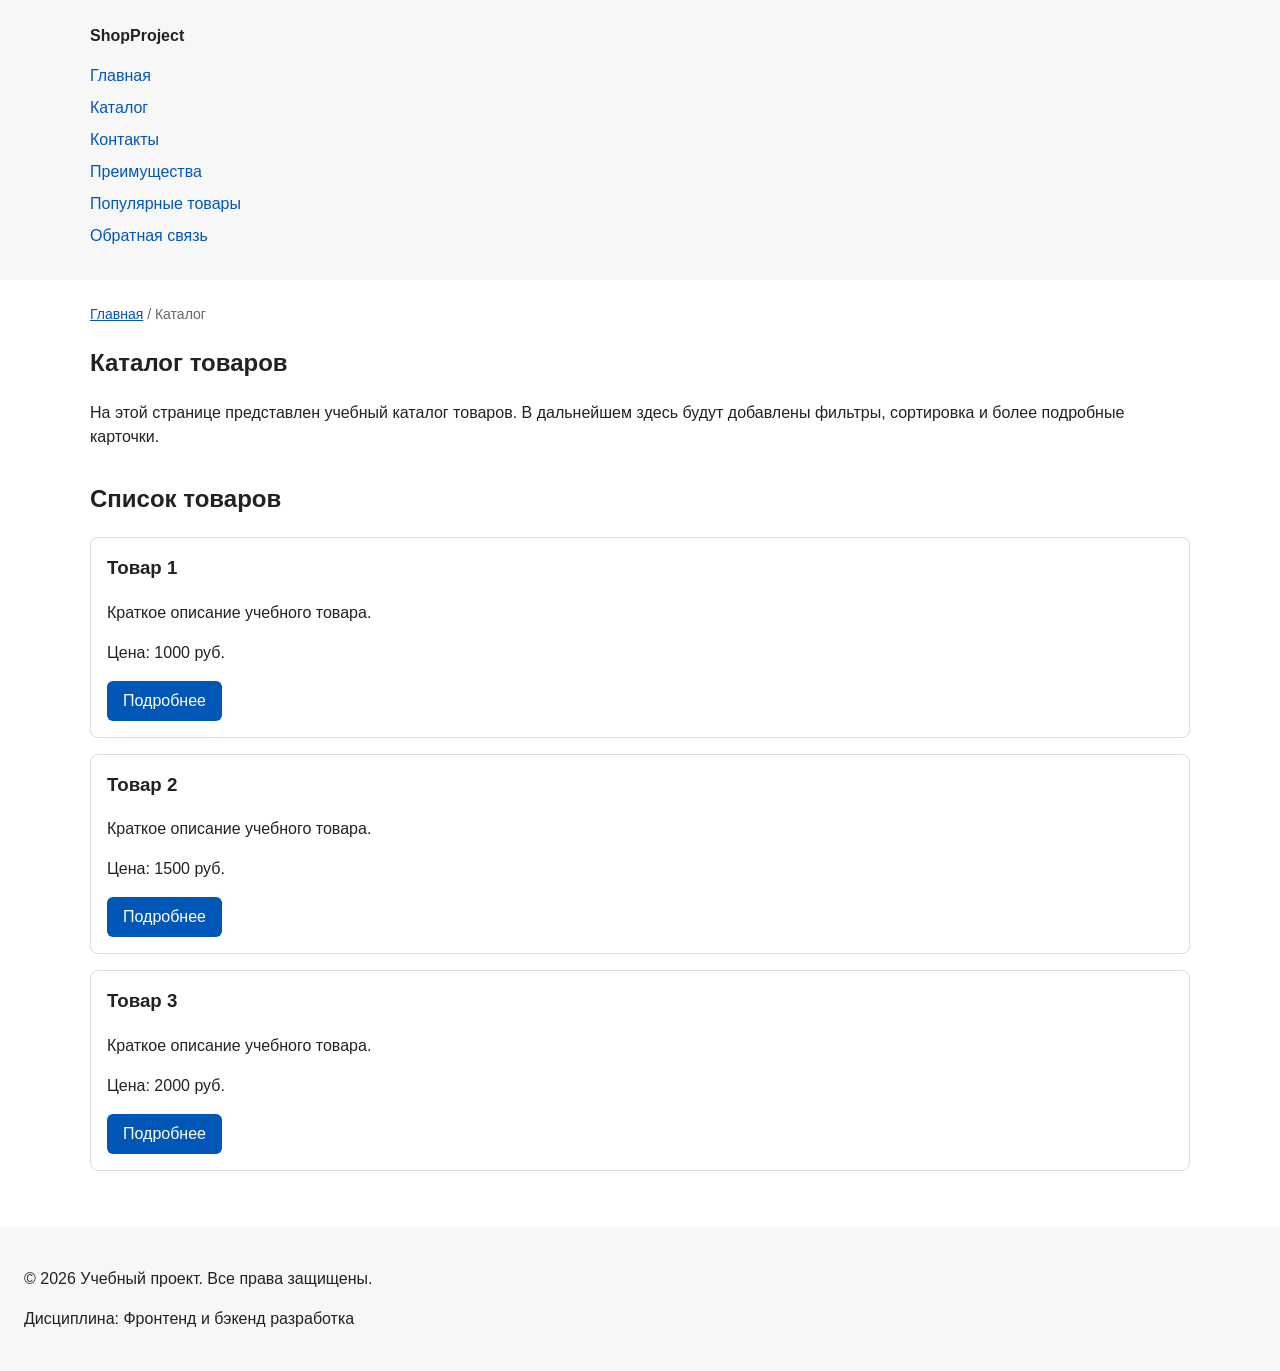
==== catalog.html @ 33224401 "feat: add multi-page structure navigation and anchors" ====
<!DOCTYPE html>
<html lang="ru">
<head>
  <meta charset="UTF-8">
  <meta name="viewport" content="width=device-width, initial-scale=1.0">
  <meta name="description" content="Каталог товаров учебного интернет-магазина.">
  <title>Каталог товаров — Учебный интернет-магазин</title>
  <link rel="stylesheet" href="css/style.css">
</head>
<body>
  <header>
    <div class="site-header">
      <a class="site-logo" href="index.html">ShopProject</a>

      <nav class="site-nav" aria-label="Основная навигация">
        <ul class="site-nav__list">
          <li><a href="index.html">Главная</a></li>
          <li><a href="catalog.html">Каталог</a></li>
          <li><a href="contacts.html">Контакты</a></li>
          <li><a href="index.html#advantages">Преимущества</a></li>
          <li><a href="index.html#popular">Популярные товары</a></li>
          <li><a href="index.html#contacts">Обратная связь</a></li>
        </ul>
      </nav>
    </div>
  </header>

  <main>
    <nav class="breadcrumbs" aria-label="Хлебные крошки">
      <a href="index.html">Главная</a>
      <span>Каталог</span>
    </nav>

    <section class="section">
      <h1>Каталог товаров</h1>
      <p>
        На этой странице представлен учебный каталог товаров.
        В дальнейшем здесь будут добавлены фильтры, сортировка и более
        подробные карточки.
      </p>
    </section>

    <section class="section">
      <h2>Список товаров</h2>

      <article class="product-card">
        <h3>Товар 1</h3>
        <p>Краткое описание учебного товара.</p>
        <p>Цена: 1000 руб.</p>
        <a class="button" href="index.html#popular">Подробнее</a>
      </article>

      <article class="product-card">
        <h3>Товар 2</h3>
        <p>Краткое описание учебного товара.</p>
        <p>Цена: 1500 руб.</p>
        <a class="button" href="index.html#popular">Подробнее</a>
      </article>

      <article class="product-card">
        <h3>Товар 3</h3>
        <p>Краткое описание учебного товара.</p>
        <p>Цена: 2000 руб.</p>
        <a class="button" href="index.html#popular">Подробнее</a>
      </article>
    </section>
  </main>

  <footer>
    <p>&copy; 2026 Учебный проект. Все права защищены.</p>
    <p>Дисциплина: Фронтенд и бэкенд разработка</p>
  </footer>
</body>
</html>
---- css/style.css ----
/* ===============================
   1. Переменные проекта
   =============================== */


:root {
  /* Основные цвета проекта */
  --color-bg: #ffffff;
  --color-text: #222222;
  --color-muted: #666666;
  --color-primary: #0057b8;
  --color-primary-dark: #003f86;
  --color-border: #dddddd;
  --color-surface: #f7f7f7;
  --color-surface-accent: #eef5ff;
  --color-danger: #b00020;
  --color-success: #168a2f;
  --color-success-bg: #eefaf0;
  --color-white: #ffffff;

  /* Отступы */
  --space-xs: 4px;
  --space-sm: 8px;
  --space-md: 16px;
  --space-lg: 24px;
  --space-xl: 32px;

  /* Скругления */
  --radius-sm: 6px;
  --radius-md: 8px;
  --radius-lg: 12px;

  /* Размеры */
  --container-width: 1100px;
}


/* ===============================
   2. Базовые стили
   =============================== */

* {
  box-sizing: border-box;
}

body {
  margin: 0;
  font-family: Arial, sans-serif;
  line-height: 1.5;
  color: var(--color-text);
  background-color: var(--color-bg);
}



/*
  Задаём внутренние отступы для основных областей страницы.
  Это делает содержимое визуально отделённым от краёв окна браузера.
*/
header,
main,
footer {
  padding: var(--space-lg);
}


/*
  Оформляем шапку страницы.
  Пока используется простой светло-серый фон.
*/
header {
  background-color: var(--color-surface);
}

footer {
  background-color: var(--color-surface);
}


/* ===============================
   3. Общие элементы интерфейса
   =============================== */
a {
  color: var(--color-primary);
}

a:hover {
  color: var(--color-primary-dark);
}

a:focus-visible {
  outline: 2px solid var(--color-primary);
  outline-offset: 3px;
}

/*
  Ограничиваем ширину содержимого шапки,
  чтобы оно не растягивалось слишком сильно на широких экранах.
*/
.site-header {
  max-width: 1100px;
  margin: 0 auto;
}

/*
  Оформляем текстовый логотип.
*/
.site-logo {
  font-weight: bold;
  text-decoration: none;
  color: #222222;
}

/*
  Убираем стандартные отступы и маркеры списка навигации.
*/
.site-nav__list {
  padding: 0;
  margin: 16px 0 0;
  list-style: none;
}

/*
  Добавляем расстояние между пунктами меню.
*/
.site-nav__list li {
  margin-bottom: 8px;
}

/*
  Оформляем ссылки меню.
*/
.site-nav__list a {
  color: #0057b8;
  text-decoration: none;
}

/*
  При наведении мыши подчёркиваем ссылку.
  Подробно состояния интерфейса будут рассмотрены в практической работе 1.7.
*/
.site-nav__list a:hover {
  text-decoration: underline;
}

.button {
  display: inline-block;
  padding: var(--space-sm) var(--space-md);
  color: var(--color-white);
  background-color: var(--color-primary);
  text-decoration: none;
  border: none;
  border-radius: var(--radius-sm);
  cursor: pointer;
}

.button:hover {
  background-color: var(--color-primary-dark);
}

.button:focus-visible {
  outline: 2px solid var(--color-primary);
  outline-offset: 3px;
}

.button:disabled {
  opacity: 0.6;
  cursor: not-allowed;
}


/* ===============================
   4. Компоненты страницы
   =============================== */

/*
  Hero-блок — первый крупный блок страницы.
  Он визуально отделяется от остальных разделов фоном и отступами.
*/
.hero {
  max-width: var(--container-width);
  margin: 0 auto var(--space-xl);
  padding: var(--space-xl) var(--space-lg);
  background-color: var(--color-surface-accent);
  border-radius: var(--radius-lg);
}

.section {
  max-width: var(--container-width);
  margin: 0 auto var(--space-xl);
}

.section h2 {
  margin-top: 0;
}

.product-card {
  margin-bottom: var(--space-md);
  padding: var(--space-md);
  border: 1px solid var(--color-border);
  border-radius: var(--radius-md);
  background-color: var(--color-bg);
}

.product-card:hover {
  border-color: var(--color-primary);
}

.product-card h3 {
  margin-top: 0;
}

.aside-info {
  max-width: var(--container-width);
  margin: 0 auto var(--space-xl);
  padding: var(--space-md);
  border-left: 4px solid var(--color-primary);
  background-color: var(--color-surface);
}


/* ===============================
   5. Форма и модальное окно
   =============================== */

.order-dialog {
  width: min(100% - 32px, 560px);
  padding: var(--space-lg);
  border: none;
  border-radius: var(--radius-lg);
}

.order-dialog::backdrop {
  background-color: rgba(0, 0, 0, 0.5);
}

.form-field {
  margin-bottom: var(--space-md);
}

.form-field label {
  display: block;
  margin-bottom: var(--space-xs);
}

.form-field input,
.form-field select,
.form-field textarea {
  width: 100%;
  padding: 10px 12px;
  border: 1px solid var(--color-border);
  border-radius: var(--radius-sm);
  font: inherit;
}

.form-field input[type="checkbox"] {
  width: auto;
}

.form-field small {
  display: block;
  margin-top: var(--space-xs);
  color: var(--color-muted);
}


/*
  Видимый фокус для клавиатурной навигации.
*/
.form-field input:hover,
.form-field select:hover,
.form-field textarea:hover {
  border-color: var(--color-primary);
}

.form-field input:focus-visible,
.form-field select:focus-visible,
.form-field textarea:focus-visible,
.form-actions button:focus-visible {
  outline: 2px solid var(--color-primary);
  outline-offset: 3px;
}

[aria-invalid="true"] {
  border-color: var(--color-danger);
}


/*
  Кнопки формы.
*/
.form-actions {
  display: flex;
  gap: 12px;
  margin-top: 20px;
}

/*
  Сообщение об успешной отправке.
*/
.success-message {
  max-width: var(--container-width);
  margin: var(--space-lg) auto;
  padding: var(--space-md);
  border-left: 4px solid var(--color-success);
  background-color: var(--color-success-bg);
}
.breadcrumbs {
  max-width: var(--container-width);
  margin: 0 auto var(--space-md);
  font-size: 14px;
  color: var(--color-muted);
}

.breadcrumbs a {
  color: var(--color-primary);
}

.breadcrumbs span::before {
  content: " / ";
  color: var(--color-muted);
}
html {
  scroll-behavior: smooth;
}
:target {
  outline: 2px dashed var(--color-primary);
  outline-offset: 4px;
}
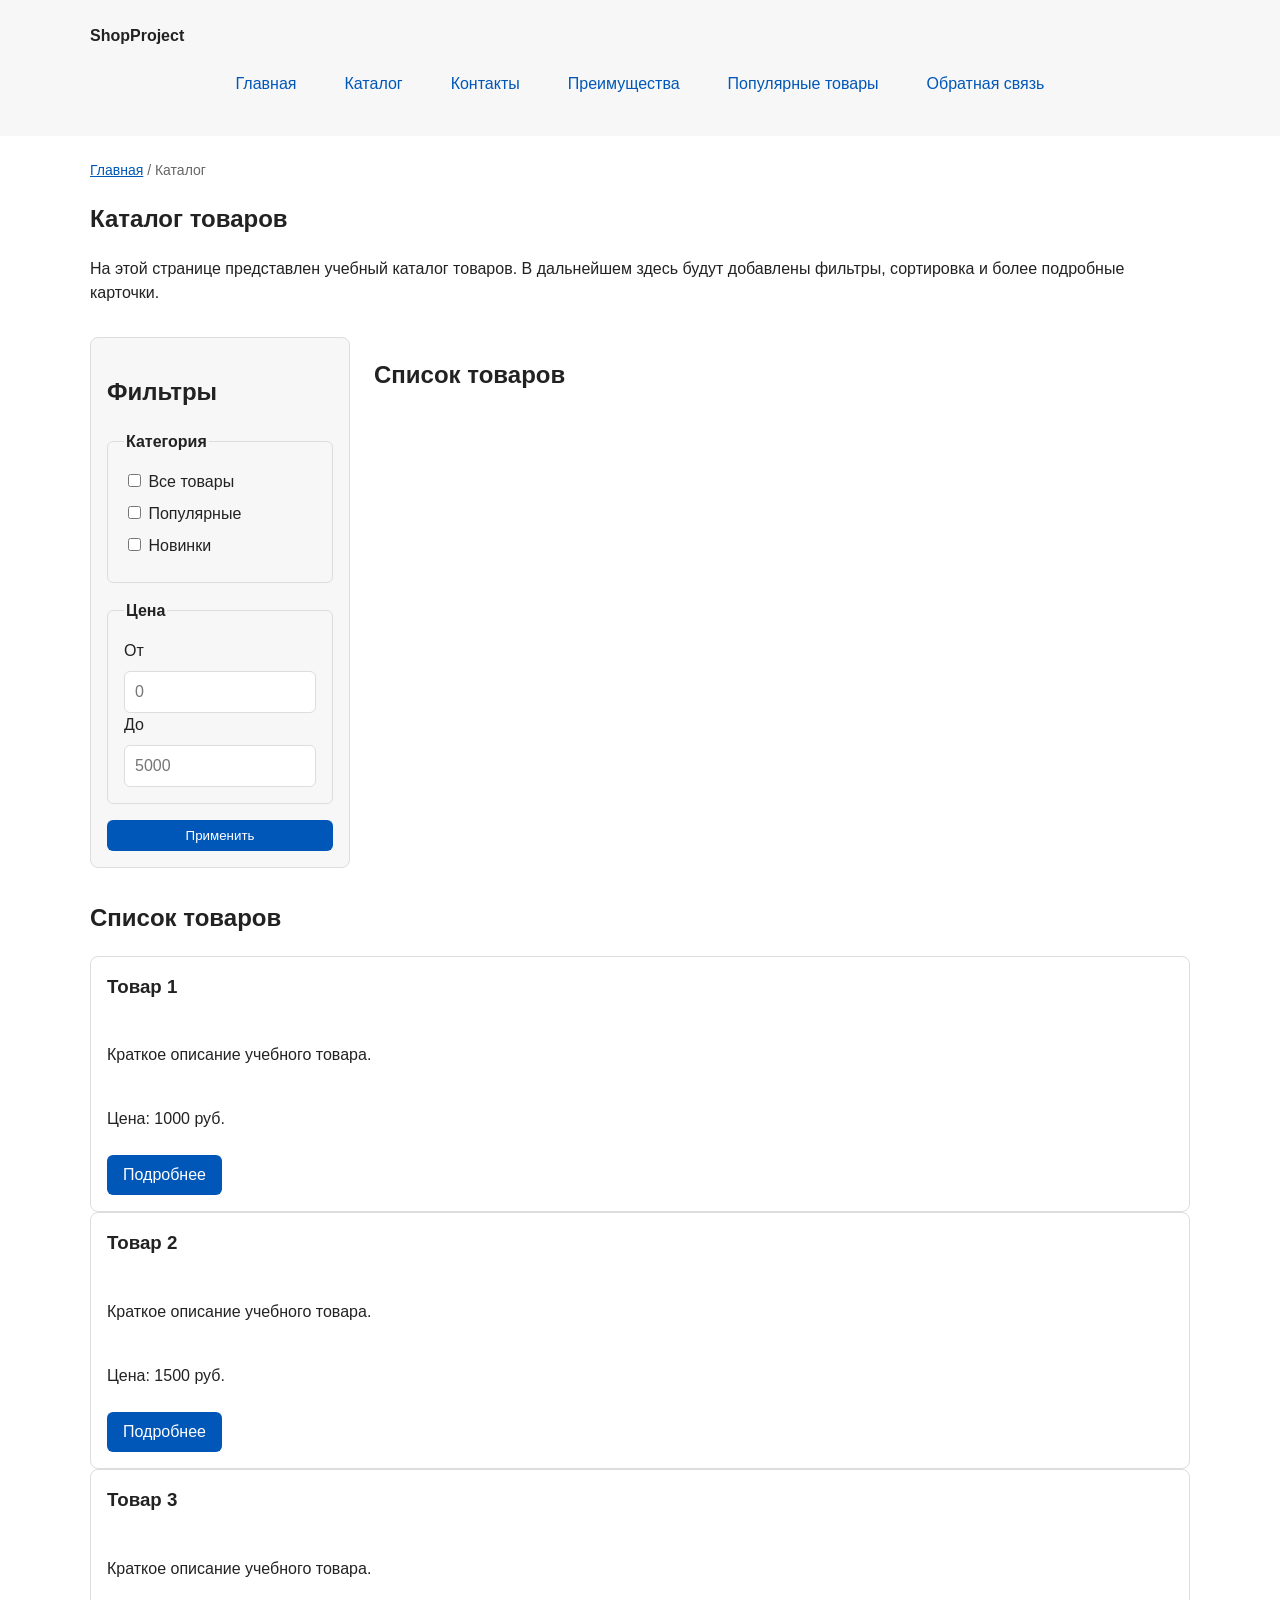
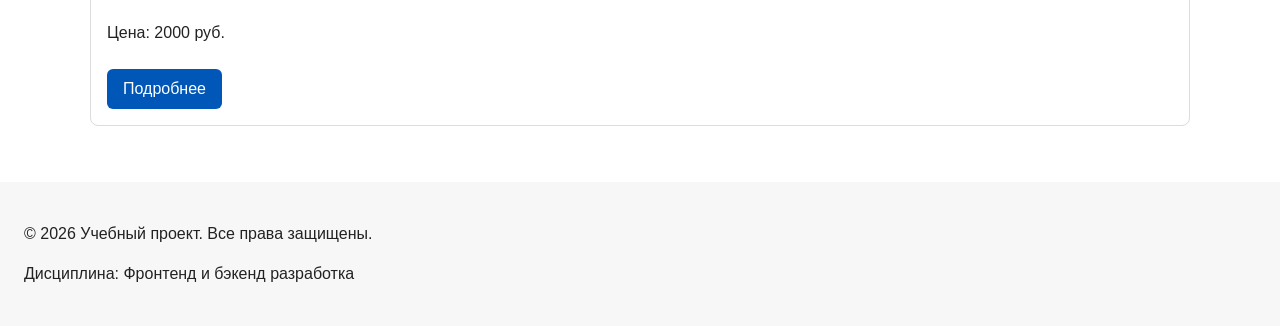
==== commit bfdbac09: "feat: add flex navigation and grid catalog layout" ====
--- a/catalog.html
+++ b/catalog.html
@@ -39,6 +39,52 @@
         подробные карточки.
       </p>
     </section>
+    <section class="catalog-layout">
+      <aside class="catalog-filters">
+        <h2>Фильтры</h2>
+
+        <form class="filters-form" action="#" method="get">
+          <fieldset>
+            <legend>Категория</legend>
+
+            <label>
+              <input type="checkbox" name="category" value="all">
+              Все товары
+            </label>
+
+            <label>
+              <input type="checkbox" name="category" value="popular">
+              Популярные
+            </label>
+
+            <label>
+              <input type="checkbox" name="category" value="new">
+              Новинки
+            </label>
+          </fieldset>
+
+          <fieldset>
+            <legend>Цена</legend>
+
+            <label for="price-from">От</label>
+            <input id="price-from" name="price-from" type="number" min="0" placeholder="0">
+
+            <label for="price-to">До</label>
+            <input id="price-to" name="price-to" type="number" min="0" placeholder="5000">
+          </fieldset>
+
+          <button class="button" type="submit">Применить</button>
+        </form>
+      </aside>
+
+      <section class="catalog-products">
+        <h2>Список товаров</h2>
+
+        <div class="products-grid">
+          <!-- Карточки товаров -->
+        </div>
+      </section>
+    </section>
 
     <section class="section">
       <h2>Список товаров</h2>
--- a/css/style.css
+++ b/css/style.css
@@ -115,10 +115,16 @@
   Убираем стандартные отступы и маркеры списка навигации.
 */
 .site-nav__list {
+  display: flex;
+  flex-wrap: wrap;
+  justify-content: center;
+  align-items: center;
+  gap: var(--space-md);
   padding: 0;
-  margin: 16px 0 0;
+  margin: var(--space-md) 0 0;
   list-style: none;
 }
+
 
 /*
   Добавляем расстояние между пунктами меню.
@@ -127,21 +133,19 @@
   margin-bottom: 8px;
 }
 
-/*
-  Оформляем ссылки меню.
-*/
 .site-nav__list a {
-  color: #0057b8;
+  display: inline-block;
+  padding: var(--space-sm) var(--space-md);
+  color: var(--color-primary);
   text-decoration: none;
-}
-
-/*
-  При наведении мыши подчёркиваем ссылку.
-  Подробно состояния интерфейса будут рассмотрены в практической работе 1.7.
-*/
+  border-radius: var(--radius-sm);
+}
+
 .site-nav__list a:hover {
-  text-decoration: underline;
-}
+  color: var(--color-white);
+  background-color: var(--color-primary);
+}
+
 
 .button {
   display: inline-block;
@@ -195,12 +199,21 @@
 }
 
 .product-card {
-  margin-bottom: var(--space-md);
+  display: flex;
+  flex-direction: column;
+  gap: var(--space-sm);
+  margin-bottom: 0;
   padding: var(--space-md);
   border: 1px solid var(--color-border);
   border-radius: var(--radius-md);
   background-color: var(--color-bg);
 }
+
+.product-card .button {
+  margin-top: auto;
+  align-self: flex-start;
+}
+
 
 .product-card:hover {
   border-color: var(--color-primary);
@@ -327,3 +340,57 @@
   outline: 2px dashed var(--color-primary);
   outline-offset: 4px;
 }
+.products-grid {
+  display: grid;
+  grid-template-columns: repeat(3, 1fr);
+  gap: var(--space-lg);
+}
+
+.catalog-layout {
+  max-width: var(--container-width);
+  margin: 0 auto var(--space-xl);
+  display: grid;
+  grid-template-columns: 260px 1fr;
+  grid-template-areas: "filters products";
+  gap: var(--space-lg);
+}
+
+.catalog-filters {
+  grid-area: filters;
+  padding: var(--space-md);
+  border: 1px solid var(--color-border);
+  border-radius: var(--radius-md);
+  background-color: var(--color-surface);
+}
+
+.catalog-products {
+  grid-area: products;
+}
+.filters-form {
+  display: grid;
+  gap: var(--space-md);
+}
+
+.filters-form fieldset {
+  margin: 0;
+  padding: var(--space-md);
+  border: 1px solid var(--color-border);
+  border-radius: var(--radius-sm);
+}
+
+.filters-form legend {
+  font-weight: 700;
+}
+
+.filters-form label {
+  display: block;
+  margin-bottom: var(--space-sm);
+}
+
+.filters-form input[type="number"] {
+  width: 100%;
+  padding: 8px 10px;
+  border: 1px solid var(--color-border);
+  border-radius: var(--radius-sm);
+  font: inherit;
+}
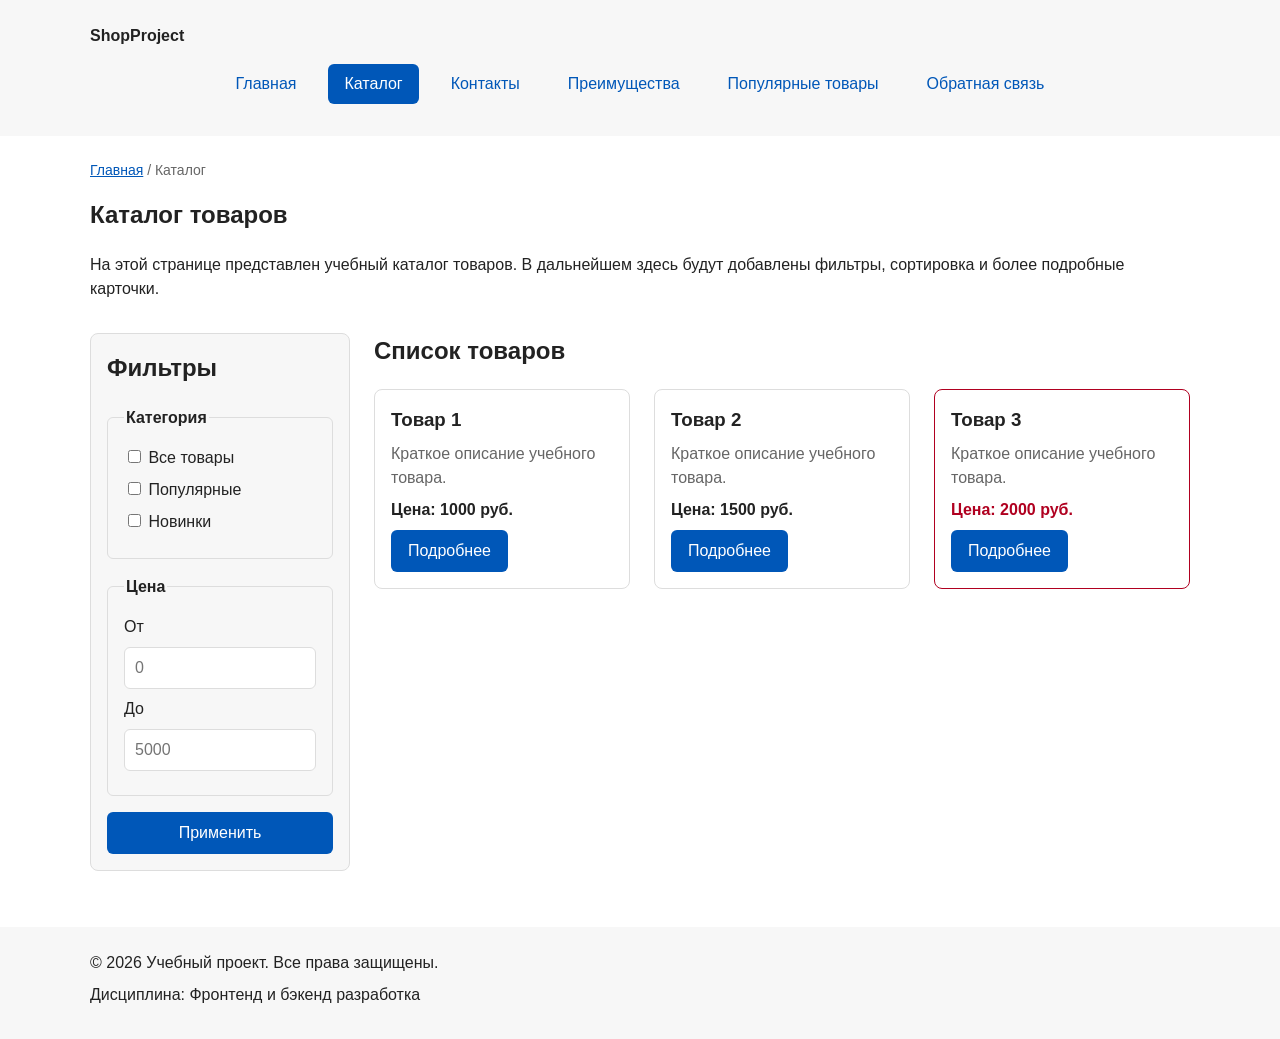
==== commit 00b8eeed: "refactor: apply BEM naming to CSS classes" ====
--- a/catalog.html
+++ b/catalog.html
@@ -8,113 +8,120 @@
   <link rel="stylesheet" href="css/style.css">
 </head>
 <body>
-  <header>
-    <div class="site-header">
-      <a class="site-logo" href="index.html">ShopProject</a>
+  <header class="site-header">
+    <div class="site-header__inner">
+      <a class="site-header__logo" href="index.html">ShopProject</a>
 
       <nav class="site-nav" aria-label="Основная навигация">
         <ul class="site-nav__list">
-          <li><a href="index.html">Главная</a></li>
-          <li><a href="catalog.html">Каталог</a></li>
-          <li><a href="contacts.html">Контакты</a></li>
-          <li><a href="index.html#advantages">Преимущества</a></li>
-          <li><a href="index.html#popular">Популярные товары</a></li>
-          <li><a href="index.html#contacts">Обратная связь</a></li>
+          <li class="site-nav__item">
+            <a class="site-nav__link" href="index.html">Главная</a>
+          </li>
+          <li class="site-nav__item">
+            <a class="site-nav__link site-nav__link--active" href="catalog.html" aria-current="page">Каталог</a>
+          </li>
+          <li class="site-nav__item">
+            <a class="site-nav__link" href="contacts.html">Контакты</a>
+          </li>
+          <li class="site-nav__item">
+            <a class="site-nav__link" href="index.html#advantages">Преимущества</a>
+          </li>
+          <li class="site-nav__item">
+            <a class="site-nav__link" href="index.html#popular">Популярные товары</a>
+          </li>
+          <li class="site-nav__item">
+            <a class="site-nav__link" href="index.html#contacts">Обратная связь</a>
+          </li>
         </ul>
       </nav>
     </div>
   </header>
 
-  <main>
+  <main class="page">
     <nav class="breadcrumbs" aria-label="Хлебные крошки">
-      <a href="index.html">Главная</a>
-      <span>Каталог</span>
+      <a class="breadcrumbs__link" href="index.html">Главная</a>
+      <span class="breadcrumbs__current">Каталог</span>
     </nav>
 
     <section class="section">
-      <h1>Каталог товаров</h1>
+      <h1 class="section__title">Каталог товаров</h1>
       <p>
         На этой странице представлен учебный каталог товаров.
         В дальнейшем здесь будут добавлены фильтры, сортировка и более
         подробные карточки.
       </p>
     </section>
-    <section class="catalog-layout">
-      <aside class="catalog-filters">
-        <h2>Фильтры</h2>
 
-        <form class="filters-form" action="#" method="get">
-          <fieldset>
-            <legend>Категория</legend>
+    <div class="catalog-layout">
+      <aside class="catalog-filters catalog-layout__filters">
+        <h2 class="catalog-filters__title">Фильтры</h2>
 
-            <label>
+        <form class="catalog-filters__form" action="#" method="get">
+          <fieldset class="catalog-filters__group">
+            <legend class="catalog-filters__legend">Категория</legend>
+
+            <label class="catalog-filters__label">
               <input type="checkbox" name="category" value="all">
               Все товары
             </label>
 
-            <label>
+            <label class="catalog-filters__label">
               <input type="checkbox" name="category" value="popular">
               Популярные
             </label>
 
-            <label>
+            <label class="catalog-filters__label">
               <input type="checkbox" name="category" value="new">
               Новинки
             </label>
           </fieldset>
 
-          <fieldset>
-            <legend>Цена</legend>
+          <fieldset class="catalog-filters__group">
+            <legend class="catalog-filters__legend">Цена</legend>
 
-            <label for="price-from">От</label>
-            <input id="price-from" name="price-from" type="number" min="0" placeholder="0">
+            <label class="catalog-filters__label" for="price-from">От</label>
+            <input class="catalog-filters__input" id="price-from" name="price-from" type="number" min="0" placeholder="0">
 
-            <label for="price-to">До</label>
-            <input id="price-to" name="price-to" type="number" min="0" placeholder="5000">
+            <label class="catalog-filters__label" for="price-to">До</label>
+            <input class="catalog-filters__input" id="price-to" name="price-to" type="number" min="0" placeholder="5000">
           </fieldset>
 
-          <button class="button" type="submit">Применить</button>
+          <button class="button button--primary" type="submit">Применить</button>
         </form>
       </aside>
 
-      <section class="catalog-products">
-        <h2>Список товаров</h2>
+      <section class="catalog-layout__products">
+        <h2 class="catalog-layout__title">Список товаров</h2>
 
         <div class="products-grid">
-          <!-- Карточки товаров -->
+          <article class="product-card">
+            <h3 class="product-card__title">Товар 1</h3>
+            <p class="product-card__description">Краткое описание учебного товара.</p>
+            <p class="product-card__price">Цена: 1000 руб.</p>
+            <a class="button button--primary product-card__button" href="index.html#popular">Подробнее</a>
+          </article>
+
+          <article class="product-card">
+            <h3 class="product-card__title">Товар 2</h3>
+            <p class="product-card__description">Краткое описание учебного товара.</p>
+            <p class="product-card__price">Цена: 1500 руб.</p>
+            <a class="button button--primary product-card__button" href="index.html#popular">Подробнее</a>
+          </article>
+
+          <article class="product-card product-card--discount">
+            <h3 class="product-card__title">Товар 3</h3>
+            <p class="product-card__description">Краткое описание учебного товара.</p>
+            <p class="product-card__price">Цена: 2000 руб.</p>
+            <a class="button button--primary product-card__button" href="index.html#popular">Подробнее</a>
+          </article>
         </div>
       </section>
-    </section>
-
-    <section class="section">
-      <h2>Список товаров</h2>
-
-      <article class="product-card">
-        <h3>Товар 1</h3>
-        <p>Краткое описание учебного товара.</p>
-        <p>Цена: 1000 руб.</p>
-        <a class="button" href="index.html#popular">Подробнее</a>
-      </article>
-
-      <article class="product-card">
-        <h3>Товар 2</h3>
-        <p>Краткое описание учебного товара.</p>
-        <p>Цена: 1500 руб.</p>
-        <a class="button" href="index.html#popular">Подробнее</a>
-      </article>
-
-      <article class="product-card">
-        <h3>Товар 3</h3>
-        <p>Краткое описание учебного товара.</p>
-        <p>Цена: 2000 руб.</p>
-        <a class="button" href="index.html#popular">Подробнее</a>
-      </article>
-    </section>
+    </div>
   </main>
 
-  <footer>
-    <p>&copy; 2026 Учебный проект. Все права защищены.</p>
-    <p>Дисциплина: Фронтенд и бэкенд разработка</p>
+  <footer class="site-footer">
+    <p class="site-footer__text">&copy; 2026 Учебный проект. Все права защищены.</p>
+    <p class="site-footer__text">Дисциплина: Фронтенд и бэкенд разработка</p>
   </footer>
 </body>
 </html>
--- a/css/style.css
+++ b/css/style.css
@@ -1,7 +1,6 @@
 /* ===============================
    1. Переменные проекта
    =============================== */
-
 
 :root {
   /* Основные цвета проекта */
@@ -43,6 +42,10 @@
   box-sizing: border-box;
 }
 
+html {
+  scroll-behavior: smooth;
+}
+
 body {
   margin: 0;
   font-family: Arial, sans-serif;
@@ -51,35 +54,6 @@
   background-color: var(--color-bg);
 }
 
-
-
-/*
-  Задаём внутренние отступы для основных областей страницы.
-  Это делает содержимое визуально отделённым от краёв окна браузера.
-*/
-header,
-main,
-footer {
-  padding: var(--space-lg);
-}
-
-
-/*
-  Оформляем шапку страницы.
-  Пока используется простой светло-серый фон.
-*/
-header {
-  background-color: var(--color-surface);
-}
-
-footer {
-  background-color: var(--color-surface);
-}
-
-
-/* ===============================
-   3. Общие элементы интерфейса
-   =============================== */
 a {
   color: var(--color-primary);
 }
@@ -93,27 +67,55 @@
   outline-offset: 3px;
 }
 
-/*
-  Ограничиваем ширину содержимого шапки,
-  чтобы оно не растягивалось слишком сильно на широких экранах.
-*/
+/* Подсветка раздела, на который перешли по якорной ссылке */
+:target {
+  outline: 2px dashed var(--color-primary);
+  outline-offset: 4px;
+}
+
+
+/* ===============================
+   3. Каркас страницы: шапка, main, подвал
+   =============================== */
+
+/* Блок site-header — шапка сайта */
 .site-header {
-  max-width: 1100px;
+  padding: var(--space-lg);
+  background-color: var(--color-surface);
+}
+
+.site-header__inner {
+  max-width: var(--container-width);
   margin: 0 auto;
 }
 
-/*
-  Оформляем текстовый логотип.
-*/
-.site-logo {
-  font-weight: bold;
+.site-header__logo {
+  font-weight: 700;
+  color: var(--color-text);
   text-decoration: none;
-  color: #222222;
-}
-
-/*
-  Убираем стандартные отступы и маркеры списка навигации.
-*/
+}
+
+/* Блок page — основное содержимое страницы (тег main) */
+.page {
+  padding: var(--space-lg);
+}
+
+/* Блок site-footer — подвал сайта */
+.site-footer {
+  padding: var(--space-lg);
+  background-color: var(--color-surface);
+}
+
+.site-footer__text {
+  max-width: var(--container-width);
+  margin: 0 auto var(--space-sm);
+}
+
+
+/* ===============================
+   4. Навигация: site-nav и breadcrumbs
+   =============================== */
+
 .site-nav__list {
   display: flex;
   flex-wrap: wrap;
@@ -125,15 +127,11 @@
   list-style: none;
 }
 
-
-/*
-  Добавляем расстояние между пунктами меню.
-*/
-.site-nav__list li {
-  margin-bottom: 8px;
-}
-
-.site-nav__list a {
+.site-nav__item {
+  margin-bottom: var(--space-sm);
+}
+
+.site-nav__link {
   display: inline-block;
   padding: var(--space-sm) var(--space-md);
   color: var(--color-primary);
@@ -141,25 +139,75 @@
   border-radius: var(--radius-sm);
 }
 
-.site-nav__list a:hover {
+.site-nav__link:hover {
   color: var(--color-white);
   background-color: var(--color-primary);
 }
 
+.site-nav__link:focus-visible {
+  outline: 2px solid var(--color-primary);
+  outline-offset: 3px;
+}
+
+/* Модификатор: ссылка на текущую страницу */
+.site-nav__link--active {
+  color: var(--color-white);
+  background-color: var(--color-primary);
+}
+
+/* Блок breadcrumbs — хлебные крошки */
+.breadcrumbs {
+  max-width: var(--container-width);
+  margin: 0 auto var(--space-md);
+  font-size: 14px;
+  color: var(--color-muted);
+}
+
+.breadcrumbs__link {
+  color: var(--color-primary);
+}
+
+.breadcrumbs__current::before {
+  content: " / ";
+  color: var(--color-muted);
+}
+
+
+/* ===============================
+   5. Кнопка: блок button
+   =============================== */
 
 .button {
   display: inline-block;
   padding: var(--space-sm) var(--space-md);
+  border: 1px solid transparent;
+  border-radius: var(--radius-sm);
+  font: inherit;
+  text-decoration: none;
+  cursor: pointer;
+}
+
+/* Основная кнопка */
+.button--primary {
   color: var(--color-white);
   background-color: var(--color-primary);
-  text-decoration: none;
-  border: none;
-  border-radius: var(--radius-sm);
-  cursor: pointer;
-}
-
-.button:hover {
+}
+
+.button--primary:hover {
+  color: var(--color-white);
   background-color: var(--color-primary-dark);
+}
+
+/* Второстепенная кнопка */
+.button--secondary {
+  color: var(--color-primary);
+  background-color: transparent;
+  border-color: var(--color-primary);
+}
+
+.button--secondary:hover {
+  color: var(--color-white);
+  background-color: var(--color-primary);
 }
 
 .button:focus-visible {
@@ -167,20 +215,18 @@
   outline-offset: 3px;
 }
 
-.button:disabled {
+.button:disabled,
+.button--disabled {
   opacity: 0.6;
   cursor: not-allowed;
 }
 
 
 /* ===============================
-   4. Компоненты страницы
-   =============================== */
-
-/*
-  Hero-блок — первый крупный блок страницы.
-  Он визуально отделяется от остальных разделов фоном и отступами.
-*/
+   6. Разделы страницы
+   =============================== */
+
+/* Блок hero — первый экран главной страницы */
 .hero {
   max-width: var(--container-width);
   margin: 0 auto var(--space-xl);
@@ -189,51 +235,188 @@
   border-radius: var(--radius-lg);
 }
 
+.hero__title {
+  margin-top: 0;
+}
+
+/* Блок section — универсальный раздел страницы */
 .section {
   max-width: var(--container-width);
   margin: 0 auto var(--space-xl);
 }
 
-.section h2 {
+.section__title {
   margin-top: 0;
 }
 
+/* Блок advantages-list — список преимуществ */
+.advantages-list {
+  padding-left: var(--space-lg);
+}
+
+.advantages-list__item {
+  margin-bottom: var(--space-xs);
+}
+
+/* Блок info-box — информационная врезка (тег aside) */
+.info-box {
+  max-width: var(--container-width);
+  margin: 0 auto var(--space-xl);
+  padding: var(--space-md);
+  border-left: 4px solid var(--color-primary);
+  background-color: var(--color-surface);
+}
+
+.info-box__title {
+  margin-top: 0;
+}
+
+.info-box__text {
+  margin-bottom: 0;
+}
+
+/* Блок contacts-list — список контактов */
+.contacts-list {
+  padding-left: var(--space-lg);
+}
+
+
+/* ===============================
+   7. Товары: products-grid и product-card
+   =============================== */
+
+/* Сетка отвечает только за расположение карточек */
+.products-grid {
+  display: grid;
+  grid-template-columns: repeat(3, 1fr);
+  gap: var(--space-lg);
+}
+
+/* Карточка товара — самостоятельный блок */
 .product-card {
   display: flex;
   flex-direction: column;
   gap: var(--space-sm);
-  margin-bottom: 0;
   padding: var(--space-md);
   border: 1px solid var(--color-border);
   border-radius: var(--radius-md);
   background-color: var(--color-bg);
 }
 
-.product-card .button {
+.product-card:hover {
+  border-color: var(--color-primary);
+}
+
+/* Модификаторы карточки */
+.product-card--featured {
+  border-color: var(--color-primary);
+}
+
+.product-card--discount {
+  border-color: var(--color-danger);
+}
+
+/* Элементы карточки */
+.product-card__title {
+  margin: 0;
+  color: var(--color-text);
+}
+
+.product-card__description {
+  margin: 0;
+  color: var(--color-muted);
+}
+
+.product-card__price {
+  margin: 0;
+  font-weight: 700;
+}
+
+.product-card--discount .product-card__price {
+  color: var(--color-danger);
+}
+
+.product-card__button {
   margin-top: auto;
   align-self: flex-start;
 }
 
 
-.product-card:hover {
-  border-color: var(--color-primary);
-}
-
-.product-card h3 {
+/* ===============================
+   8. Каталог: catalog-layout и catalog-filters
+   =============================== */
+
+.catalog-layout {
+  display: grid;
+  grid-template-columns: 260px 1fr;
+  grid-template-areas: "filters products";
+  gap: var(--space-lg);
+  max-width: var(--container-width);
+  margin: 0 auto var(--space-xl);
+}
+
+.catalog-layout__filters {
+  grid-area: filters;
+}
+
+.catalog-layout__products {
+  grid-area: products;
+}
+
+.catalog-layout__title {
   margin-top: 0;
 }
 
-.aside-info {
-  max-width: var(--container-width);
-  margin: 0 auto var(--space-xl);
+/* Блок фильтров */
+.catalog-filters {
   padding: var(--space-md);
-  border-left: 4px solid var(--color-primary);
+  border: 1px solid var(--color-border);
+  border-radius: var(--radius-md);
   background-color: var(--color-surface);
 }
 
-
-/* ===============================
-   5. Форма и модальное окно
+.catalog-filters__title {
+  margin-top: 0;
+}
+
+.catalog-filters__form {
+  display: grid;
+  gap: var(--space-md);
+}
+
+.catalog-filters__group {
+  margin: 0;
+  padding: var(--space-md);
+  border: 1px solid var(--color-border);
+  border-radius: var(--radius-sm);
+}
+
+.catalog-filters__legend {
+  font-weight: 700;
+}
+
+.catalog-filters__label {
+  display: block;
+  margin-bottom: var(--space-sm);
+}
+
+.catalog-filters__input {
+  width: 100%;
+  margin-bottom: var(--space-sm);
+  padding: 8px 10px;
+  border: 1px solid var(--color-border);
+  border-radius: var(--radius-sm);
+  font: inherit;
+}
+
+.catalog-filters__input:focus-visible {
+  outline: 2px solid var(--color-primary);
+  outline-offset: 3px;
+}
+
+
+/* ===============================
+   9. Модальное окно: order-dialog
    =============================== */
 
 .order-dialog {
@@ -247,18 +430,34 @@
   background-color: rgba(0, 0, 0, 0.5);
 }
 
-.form-field {
+.order-dialog__title {
+  margin-top: 0;
+}
+
+
+/* ===============================
+   10. Форма заявки: order-form
+   =============================== */
+
+.order-form__field {
   margin-bottom: var(--space-md);
 }
 
-.form-field label {
+.order-form__label {
   display: block;
   margin-bottom: var(--space-xs);
 }
 
-.form-field input,
-.form-field select,
-.form-field textarea {
+/* Модификатор: подпись с чекбоксом внутри, в одну строку */
+.order-form__label--inline {
+  display: flex;
+  align-items: center;
+  gap: var(--space-sm);
+}
+
+.order-form__input,
+.order-form__select,
+.order-form__textarea {
   width: 100%;
   padding: 10px 12px;
   border: 1px solid var(--color-border);
@@ -266,51 +465,48 @@
   font: inherit;
 }
 
-.form-field input[type="checkbox"] {
-  width: auto;
-}
-
-.form-field small {
+.order-form__input:hover,
+.order-form__select:hover,
+.order-form__textarea:hover {
+  border-color: var(--color-primary);
+}
+
+.order-form__input:focus-visible,
+.order-form__select:focus-visible,
+.order-form__textarea:focus-visible,
+.order-form__checkbox:focus-visible {
+  outline: 2px solid var(--color-primary);
+  outline-offset: 3px;
+}
+
+/* Поле, которое JavaScript пометил как ошибочное */
+.order-form__input[aria-invalid="true"],
+.order-form__select[aria-invalid="true"],
+.order-form__textarea[aria-invalid="true"] {
+  border-color: var(--color-danger);
+}
+
+.order-form__checkbox[aria-invalid="true"] {
+  outline: 2px solid var(--color-danger);
+}
+
+.order-form__hint {
   display: block;
   margin-top: var(--space-xs);
   color: var(--color-muted);
 }
 
-
-/*
-  Видимый фокус для клавиатурной навигации.
-*/
-.form-field input:hover,
-.form-field select:hover,
-.form-field textarea:hover {
-  border-color: var(--color-primary);
-}
-
-.form-field input:focus-visible,
-.form-field select:focus-visible,
-.form-field textarea:focus-visible,
-.form-actions button:focus-visible {
-  outline: 2px solid var(--color-primary);
-  outline-offset: 3px;
-}
-
-[aria-invalid="true"] {
-  border-color: var(--color-danger);
-}
-
-
-/*
-  Кнопки формы.
-*/
-.form-actions {
+.order-form__actions {
   display: flex;
-  gap: 12px;
-  margin-top: 20px;
-}
-
-/*
-  Сообщение об успешной отправке.
-*/
+  gap: var(--space-md);
+  margin-top: var(--space-lg);
+}
+
+
+/* ===============================
+   11. Сообщение об успешной отправке
+   =============================== */
+
 .success-message {
   max-width: var(--container-width);
   margin: var(--space-lg) auto;
@@ -318,79 +514,3 @@
   border-left: 4px solid var(--color-success);
   background-color: var(--color-success-bg);
 }
-.breadcrumbs {
-  max-width: var(--container-width);
-  margin: 0 auto var(--space-md);
-  font-size: 14px;
-  color: var(--color-muted);
-}
-
-.breadcrumbs a {
-  color: var(--color-primary);
-}
-
-.breadcrumbs span::before {
-  content: " / ";
-  color: var(--color-muted);
-}
-html {
-  scroll-behavior: smooth;
-}
-:target {
-  outline: 2px dashed var(--color-primary);
-  outline-offset: 4px;
-}
-.products-grid {
-  display: grid;
-  grid-template-columns: repeat(3, 1fr);
-  gap: var(--space-lg);
-}
-
-.catalog-layout {
-  max-width: var(--container-width);
-  margin: 0 auto var(--space-xl);
-  display: grid;
-  grid-template-columns: 260px 1fr;
-  grid-template-areas: "filters products";
-  gap: var(--space-lg);
-}
-
-.catalog-filters {
-  grid-area: filters;
-  padding: var(--space-md);
-  border: 1px solid var(--color-border);
-  border-radius: var(--radius-md);
-  background-color: var(--color-surface);
-}
-
-.catalog-products {
-  grid-area: products;
-}
-.filters-form {
-  display: grid;
-  gap: var(--space-md);
-}
-
-.filters-form fieldset {
-  margin: 0;
-  padding: var(--space-md);
-  border: 1px solid var(--color-border);
-  border-radius: var(--radius-sm);
-}
-
-.filters-form legend {
-  font-weight: 700;
-}
-
-.filters-form label {
-  display: block;
-  margin-bottom: var(--space-sm);
-}
-
-.filters-form input[type="number"] {
-  width: 100%;
-  padding: 8px 10px;
-  border: 1px solid var(--color-border);
-  border-radius: var(--radius-sm);
-  font: inherit;
-}
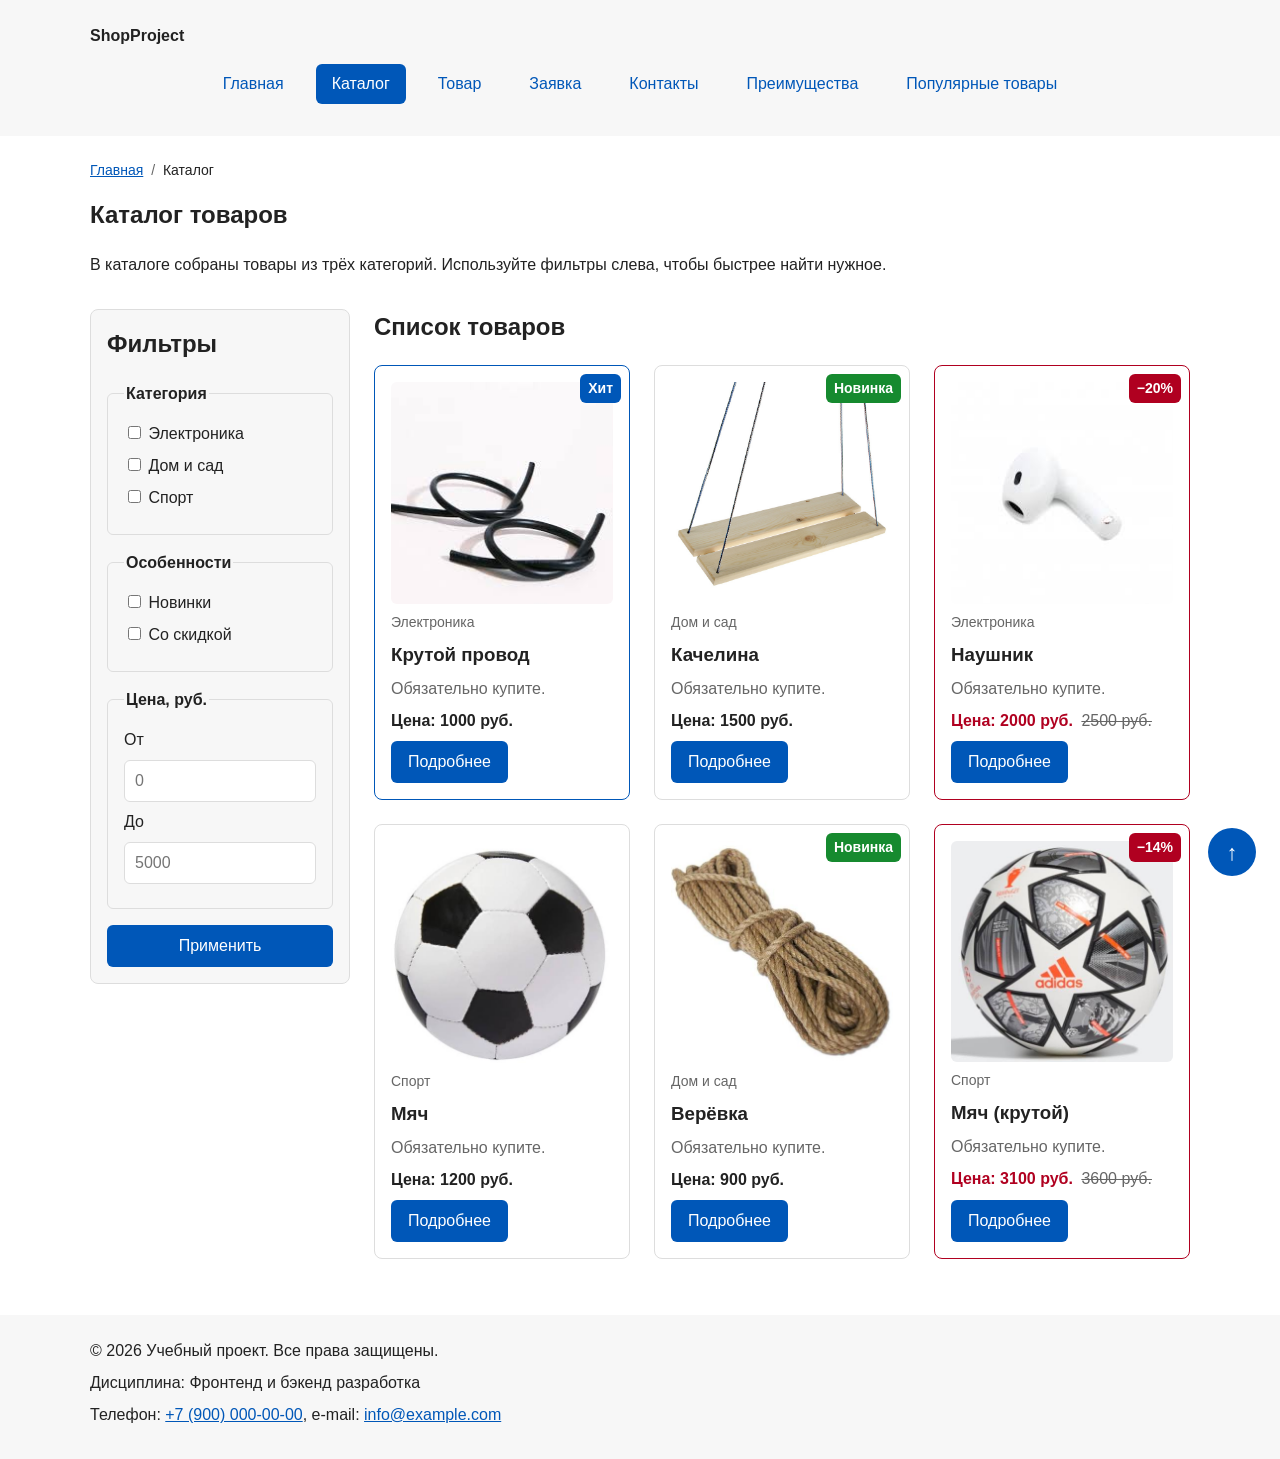
==== commit 4e57fa3b: "fix: prepare HTML CSS project for submission" ====
--- a/catalog.html
+++ b/catalog.html
@@ -3,7 +3,7 @@
 <head>
   <meta charset="UTF-8">
   <meta name="viewport" content="width=device-width, initial-scale=1.0">
-  <meta name="description" content="Каталог товаров учебного интернет-магазина.">
+  <meta name="description" content="Каталог товаров учебного интернет-магазина: категории, фильтры и карточки товаров.">
   <title>Каталог товаров — Учебный интернет-магазин</title>
   <link rel="stylesheet" href="css/style.css">
 </head>
@@ -21,6 +21,12 @@
             <a class="site-nav__link site-nav__link--active" href="catalog.html" aria-current="page">Каталог</a>
           </li>
           <li class="site-nav__item">
+            <a class="site-nav__link" href="product.html">Товар</a>
+          </li>
+          <li class="site-nav__item">
+            <a class="site-nav__link" href="order.html">Заявка</a>
+          </li>
+          <li class="site-nav__item">
             <a class="site-nav__link" href="contacts.html">Контакты</a>
           </li>
           <li class="site-nav__item">
@@ -28,9 +34,6 @@
           </li>
           <li class="site-nav__item">
             <a class="site-nav__link" href="index.html#popular">Популярные товары</a>
-          </li>
-          <li class="site-nav__item">
-            <a class="site-nav__link" href="index.html#contacts">Обратная связь</a>
           </li>
         </ul>
       </nav>
@@ -40,15 +43,15 @@
   <main class="page">
     <nav class="breadcrumbs" aria-label="Хлебные крошки">
       <a class="breadcrumbs__link" href="index.html">Главная</a>
-      <span class="breadcrumbs__current">Каталог</span>
+      <span class="breadcrumbs__separator" aria-hidden="true">/</span>
+      <span class="breadcrumbs__current" aria-current="page">Каталог</span>
     </nav>
 
     <section class="section">
       <h1 class="section__title">Каталог товаров</h1>
       <p>
-        На этой странице представлен учебный каталог товаров.
-        В дальнейшем здесь будут добавлены фильтры, сортировка и более
-        подробные карточки.
+        В каталоге собраны товары из трёх категорий. Используйте фильтры слева,
+        чтобы быстрее найти нужное.
       </p>
     </section>
 
@@ -61,23 +64,37 @@
             <legend class="catalog-filters__legend">Категория</legend>
 
             <label class="catalog-filters__label">
-              <input type="checkbox" name="category" value="all">
-              Все товары
+              <input type="checkbox" name="category" value="electronics">
+              Электроника
             </label>
 
             <label class="catalog-filters__label">
-              <input type="checkbox" name="category" value="popular">
-              Популярные
+              <input type="checkbox" name="category" value="home">
+              Дом и сад
             </label>
 
             <label class="catalog-filters__label">
-              <input type="checkbox" name="category" value="new">
-              Новинки
+              <input type="checkbox" name="category" value="sport">
+              Спорт
             </label>
           </fieldset>
 
           <fieldset class="catalog-filters__group">
-            <legend class="catalog-filters__legend">Цена</legend>
+            <legend class="catalog-filters__legend">Особенности</legend>
+
+            <label class="catalog-filters__label">
+              <input type="checkbox" name="tag" value="new">
+              Новинки
+            </label>
+
+            <label class="catalog-filters__label">
+              <input type="checkbox" name="tag" value="discount">
+              Со скидкой
+            </label>
+          </fieldset>
+
+          <fieldset class="catalog-filters__group">
+            <legend class="catalog-filters__legend">Цена, руб.</legend>
 
             <label class="catalog-filters__label" for="price-from">От</label>
             <input class="catalog-filters__input" id="price-from" name="price-from" type="number" min="0" placeholder="0">
@@ -94,25 +111,58 @@
         <h2 class="catalog-layout__title">Список товаров</h2>
 
         <div class="products-grid">
+          <article class="product-card product-card--featured">
+            <span class="product-card__badge product-card__badge--hit">Хит</span>
+            <img class="product-card__image" src="images/product-1.jpg" alt="Крутой провод" width="400" height="300">
+            <p class="product-card__category">Электроника</p>
+            <h3 class="product-card__title">Крутой провод</h3>
+            <p class="product-card__description">Обязательно купите.</p>
+            <p class="product-card__price">Цена: 1000 руб.</p>
+            <a class="button button--primary product-card__button" href="product.html">Подробнее</a>
+          </article>
           <article class="product-card">
-            <h3 class="product-card__title">Товар 1</h3>
-            <p class="product-card__description">Краткое описание учебного товара.</p>
-            <p class="product-card__price">Цена: 1000 руб.</p>
-            <a class="button button--primary product-card__button" href="index.html#popular">Подробнее</a>
+            <span class="product-card__badge product-card__badge--new">Новинка</span>
+            <img class="product-card__image" src="images/product-2.jpg" alt="Качелина" width="400" height="300">
+            <p class="product-card__category">Дом и сад</p>
+            <h3 class="product-card__title">Качелина</h3>
+            <p class="product-card__description">Обязательно купите.</p>
+            <p class="product-card__price">Цена: 1500 руб.</p>
+            <a class="button button--primary product-card__button" href="product.html">Подробнее</a>
           </article>
-
+          <article class="product-card product-card--discount">
+            <span class="product-card__badge product-card__badge--discount">−20%</span>
+            <img class="product-card__image" src="images/product-3.jpg" alt="Наушник" width="400" height="300">
+            <p class="product-card__category">Электроника</p>
+            <h3 class="product-card__title">Наушник</h3>
+            <p class="product-card__description">Обязательно купите.</p>
+            <p class="product-card__price">Цена: 2000 руб. <s class="product-card__old-price">2500 руб.</s></p>
+            <a class="button button--primary product-card__button" href="product.html">Подробнее</a>
+          </article>
           <article class="product-card">
-            <h3 class="product-card__title">Товар 2</h3>
-            <p class="product-card__description">Краткое описание учебного товара.</p>
-            <p class="product-card__price">Цена: 1500 руб.</p>
-            <a class="button button--primary product-card__button" href="index.html#popular">Подробнее</a>
+            <img class="product-card__image" src="images/product-4.jpg" alt="Мяч" width="400" height="300">
+            <p class="product-card__category">Спорт</p>
+            <h3 class="product-card__title">Мяч</h3>
+            <p class="product-card__description">Обязательно купите.</p>
+            <p class="product-card__price">Цена: 1200 руб.</p>
+            <a class="button button--primary product-card__button" href="product.html">Подробнее</a>
           </article>
-
+          <article class="product-card">
+            <span class="product-card__badge product-card__badge--new">Новинка</span>
+            <img class="product-card__image" src="images/product-5.jpg" alt="Верёвка" width="400" height="300">
+            <p class="product-card__category">Дом и сад</p>
+            <h3 class="product-card__title">Верёвка</h3>
+            <p class="product-card__description">Обязательно купите.</p>
+            <p class="product-card__price">Цена: 900 руб.</p>
+            <a class="button button--primary product-card__button" href="product.html">Подробнее</a>
+          </article>
           <article class="product-card product-card--discount">
-            <h3 class="product-card__title">Товар 3</h3>
-            <p class="product-card__description">Краткое описание учебного товара.</p>
-            <p class="product-card__price">Цена: 2000 руб.</p>
-            <a class="button button--primary product-card__button" href="index.html#popular">Подробнее</a>
+            <span class="product-card__badge product-card__badge--discount">−14%</span>
+            <img class="product-card__image" src="images/product-6.jpg" alt="Мяч (крутой)" width="400" height="300">
+            <p class="product-card__category">Спорт</p>
+            <h3 class="product-card__title">Мяч (крутой)</h3>
+            <p class="product-card__description">Обязательно купите.</p>
+            <p class="product-card__price">Цена: 3100 руб. <s class="product-card__old-price">3600 руб.</s></p>
+            <a class="button button--primary product-card__button" href="product.html">Подробнее</a>
           </article>
         </div>
       </section>
@@ -120,8 +170,16 @@
   </main>
 
   <footer class="site-footer">
-    <p class="site-footer__text">&copy; 2026 Учебный проект. Все права защищены.</p>
-    <p class="site-footer__text">Дисциплина: Фронтенд и бэкенд разработка</p>
+    <div class="site-footer__inner">
+      <p class="site-footer__text">&copy; 2026 Учебный проект. Все права защищены.</p>
+      <p class="site-footer__text">Дисциплина: Фронтенд и бэкенд разработка</p>
+      <p class="site-footer__text">
+        Телефон: <a class="site-footer__link" href="tel:+79000000000">+7 (900) 000-00-00</a>,
+        e-mail: <a class="site-footer__link" href="mailto:info@example.com">info@example.com</a>
+      </p>
+    </div>
   </footer>
+
+  <a class="to-top" href="#top" aria-label="Наверх страницы">↑</a>
 </body>
 </html>
--- a/css/style.css
+++ b/css/style.css
@@ -31,6 +31,10 @@
 
   /* Размеры */
   --container-width: 1100px;
+
+  /* Слои (z-index) */
+  --z-sticky: 10;
+  --z-fixed: 100;
 }
 
 
@@ -106,9 +110,17 @@
   background-color: var(--color-surface);
 }
 
+.site-footer__inner {
+  max-width: var(--container-width);
+  margin: 0 auto;
+}
+
 .site-footer__text {
-  max-width: var(--container-width);
-  margin: 0 auto var(--space-sm);
+  margin: 0 0 var(--space-sm);
+}
+
+.site-footer__link {
+  color: var(--color-primary);
 }
 
 
@@ -167,9 +179,12 @@
   color: var(--color-primary);
 }
 
-.breadcrumbs__current::before {
-  content: " / ";
-  color: var(--color-muted);
+.breadcrumbs__separator {
+  margin: 0 var(--space-xs);
+}
+
+.breadcrumbs__current {
+  color: var(--color-text);
 }
 
 
@@ -239,6 +254,12 @@
   margin-top: 0;
 }
 
+.hero__actions {
+  display: flex;
+  flex-wrap: wrap;
+  gap: var(--space-md);
+}
+
 /* Блок section — универсальный раздел страницы */
 .section {
   max-width: var(--container-width);
@@ -249,13 +270,31 @@
   margin-top: 0;
 }
 
-/* Блок advantages-list — список преимуществ */
-.advantages-list {
-  padding-left: var(--space-lg);
-}
-
-.advantages-list__item {
-  margin-bottom: var(--space-xs);
+/* Блок advantages — преимущества в виде трёх колонок (Grid) */
+.advantages {
+  display: grid;
+  grid-template-columns: repeat(3, 1fr);
+  gap: var(--space-lg);
+  margin: 0;
+  padding: 0;
+  list-style: none;
+}
+
+.advantages__item {
+  padding: var(--space-md);
+  border-top: 4px solid var(--color-primary);
+  background-color: var(--color-surface);
+  border-radius: var(--radius-sm);
+}
+
+.advantages__title {
+  margin: 0 0 var(--space-xs);
+  font-size: 18px;
+}
+
+.advantages__text {
+  margin: 0;
+  color: var(--color-muted);
 }
 
 /* Блок info-box — информационная врезка (тег aside) */
@@ -273,6 +312,11 @@
 
 .info-box__text {
   margin-bottom: 0;
+}
+
+.info-box__steps {
+  margin: 0;
+  padding-left: var(--space-lg);
 }
 
 /* Блок contacts-list — список контактов */
@@ -292,8 +336,10 @@
   gap: var(--space-lg);
 }
 
-/* Карточка товара — самостоятельный блок */
+/* Карточка товара — самостоятельный блок.
+   position: relative нужен, чтобы бейдж позиционировался относительно карточки. */
 .product-card {
+  position: relative;
   display: flex;
   flex-direction: column;
   gap: var(--space-sm);
@@ -341,6 +387,62 @@
   align-self: flex-start;
 }
 
+/* Бейдж «Хит», «Новинка», «Скидка» в углу карточки */
+.product-card__badge {
+  position: absolute;
+  top: var(--space-sm);
+  right: var(--space-sm);
+  z-index: 1;
+  padding: 4px 8px;
+  font-size: 14px;
+  font-weight: 700;
+  color: var(--color-white);
+  background-color: var(--color-primary);
+  border-radius: var(--radius-sm);
+}
+
+.product-card__badge--hit {
+  background-color: var(--color-primary);
+}
+
+.product-card__badge--new {
+  background-color: var(--color-success);
+}
+
+.product-card__badge--discount {
+  background-color: var(--color-danger);
+}
+
+.product-card__image {
+  display: block;
+  width: 100%;
+  height: auto;
+  border-radius: var(--radius-sm);
+}
+
+.product-card__category {
+  margin: 0;
+  font-size: 14px;
+  color: var(--color-muted);
+}
+
+.product-card__old-price {
+  margin-left: var(--space-xs);
+  font-weight: 400;
+  color: var(--color-muted);
+}
+
+.product-card__actions {
+  display: flex;
+  flex-wrap: wrap;
+  gap: var(--space-sm);
+  margin-top: auto;
+}
+
+.product-card__actions .product-card__button {
+  margin-top: 0;
+}
+
 
 /* ===============================
    8. Каталог: catalog-layout и catalog-filters
@@ -367,8 +469,13 @@
   margin-top: 0;
 }
 
-/* Блок фильтров */
+/* Блок фильтров.
+   position: sticky — фильтр остаётся на экране при прокрутке списка товаров. */
 .catalog-filters {
+  position: sticky;
+  top: var(--space-md);
+  z-index: var(--z-sticky);
+  align-self: start;
   padding: var(--space-md);
   border: 1px solid var(--color-border);
   border-radius: var(--radius-md);
@@ -432,6 +539,11 @@
 
 .order-dialog__title {
   margin-top: 0;
+}
+
+.order-dialog__product {
+  margin-top: 0;
+  color: var(--color-muted);
 }
 
 
@@ -502,6 +614,13 @@
   margin-top: var(--space-lg);
 }
 
+/* Модификатор: форма на отдельной странице, а не в модальном окне */
+.order-form--page {
+  padding: var(--space-lg);
+  border: 1px solid var(--color-border);
+  border-radius: var(--radius-md);
+}
+
 
 /* ===============================
    11. Сообщение об успешной отправке
@@ -514,3 +633,237 @@
   border-left: 4px solid var(--color-success);
   background-color: var(--color-success-bg);
 }
+
+
+/* ===============================
+   12. Страница товара: product
+   =============================== */
+
+.product {
+  display: grid;
+  grid-template-columns: 1fr 1fr;
+  gap: var(--space-xl);
+  max-width: var(--container-width);
+  margin: 0 auto var(--space-xl);
+}
+
+/* Контейнер картинки — точка отсчёта для бейджа */
+.product__media {
+  position: relative;
+}
+
+.product__badge {
+  position: absolute;
+  top: var(--space-md);
+  left: var(--space-md);
+  padding: 4px 10px;
+  font-weight: 700;
+  color: var(--color-white);
+  background-color: var(--color-danger);
+  border-radius: var(--radius-sm);
+}
+
+.product__image {
+  display: block;
+  width: 100%;
+  height: auto;
+  border-radius: var(--radius-lg);
+}
+
+.product__category {
+  margin: 0;
+  color: var(--color-muted);
+}
+
+.product__title {
+  margin: var(--space-xs) 0 var(--space-md);
+}
+
+.product__price {
+  margin: var(--space-md) 0 var(--space-xs);
+  font-size: 28px;
+  font-weight: 700;
+  color: var(--color-danger);
+}
+
+.product__old-price {
+  margin-left: var(--space-sm);
+  font-size: 18px;
+  font-weight: 400;
+  color: var(--color-muted);
+}
+
+.product__stock {
+  margin: 0 0 var(--space-lg);
+  color: var(--color-success);
+}
+
+.product__actions {
+  display: flex;
+  flex-wrap: wrap;
+  gap: var(--space-md);
+}
+
+
+/* ===============================
+   13. Таблица характеристик: product-table
+   =============================== */
+
+/* Обёртка не даёт широкой таблице растягивать страницу */
+.product-table-wrapper {
+  overflow-x: auto;
+}
+
+.product-table {
+  width: 100%;
+  border-collapse: collapse;
+}
+
+.product-table__caption {
+  margin-bottom: var(--space-sm);
+  font-weight: 700;
+  text-align: left;
+}
+
+.product-table__head {
+  padding: var(--space-sm) var(--space-md);
+  text-align: left;
+  color: var(--color-white);
+  background-color: var(--color-primary);
+}
+
+.product-table__cell {
+  padding: var(--space-sm) var(--space-md);
+  text-align: left;
+  border-bottom: 1px solid var(--color-border);
+}
+
+.product-table__cell--name {
+  font-weight: 400;
+  color: var(--color-muted);
+}
+
+.product-table__row:nth-child(even) {
+  background-color: var(--color-surface);
+}
+
+.product-table__row:hover {
+  background-color: var(--color-surface-accent);
+}
+
+
+/* ===============================
+   14. Отзывы: reviews и review
+   =============================== */
+
+.reviews {
+  display: grid;
+  grid-template-columns: repeat(2, 1fr);
+  gap: var(--space-lg);
+}
+
+.review {
+  padding: var(--space-md);
+  border: 1px solid var(--color-border);
+  border-radius: var(--radius-md);
+}
+
+.review__author {
+  margin: 0;
+  font-size: 18px;
+}
+
+.review__rating {
+  margin: var(--space-xs) 0;
+  color: #b26a00;
+}
+
+.review__text {
+  margin: 0;
+}
+
+
+/* ===============================
+   15. Страница заявки: order-layout
+   =============================== */
+
+.order-layout {
+  display: grid;
+  grid-template-columns: 2fr 1fr;
+  gap: var(--space-lg);
+  align-items: start;
+  max-width: var(--container-width);
+  margin: 0 auto var(--space-xl);
+}
+
+.order-layout__aside {
+  margin: 0;
+}
+
+
+/* ===============================
+   16. Частые вопросы: faq
+   =============================== */
+
+.faq__item {
+  margin-bottom: var(--space-sm);
+  border: 1px solid var(--color-border);
+  border-radius: var(--radius-sm);
+}
+
+.faq__question {
+  padding: var(--space-md);
+  font-weight: 700;
+  cursor: pointer;
+}
+
+.faq__question:hover {
+  color: var(--color-primary);
+}
+
+.faq__question:focus-visible {
+  outline: 2px solid var(--color-primary);
+  outline-offset: 3px;
+}
+
+.faq__item[open] .faq__question {
+  border-bottom: 1px solid var(--color-border);
+}
+
+.faq__answer {
+  margin: 0;
+  padding: var(--space-md);
+}
+
+
+/* ===============================
+   17. Кнопка «Наверх»: to-top
+   =============================== */
+
+/* position: fixed — кнопка закреплена в углу окна и не прокручивается */
+.to-top {
+  position: fixed;
+  right: var(--space-lg);
+  bottom: var(--space-lg);
+  z-index: var(--z-fixed);
+  display: flex;
+  align-items: center;
+  justify-content: center;
+  width: 48px;
+  height: 48px;
+  font-size: 22px;
+  color: var(--color-white);
+  text-decoration: none;
+  background-color: var(--color-primary);
+  border-radius: 50%;
+}
+
+.to-top:hover {
+  color: var(--color-white);
+  background-color: var(--color-primary-dark);
+}
+
+.to-top:focus-visible {
+  outline: 2px solid var(--color-primary);
+  outline-offset: 3px;
+}
